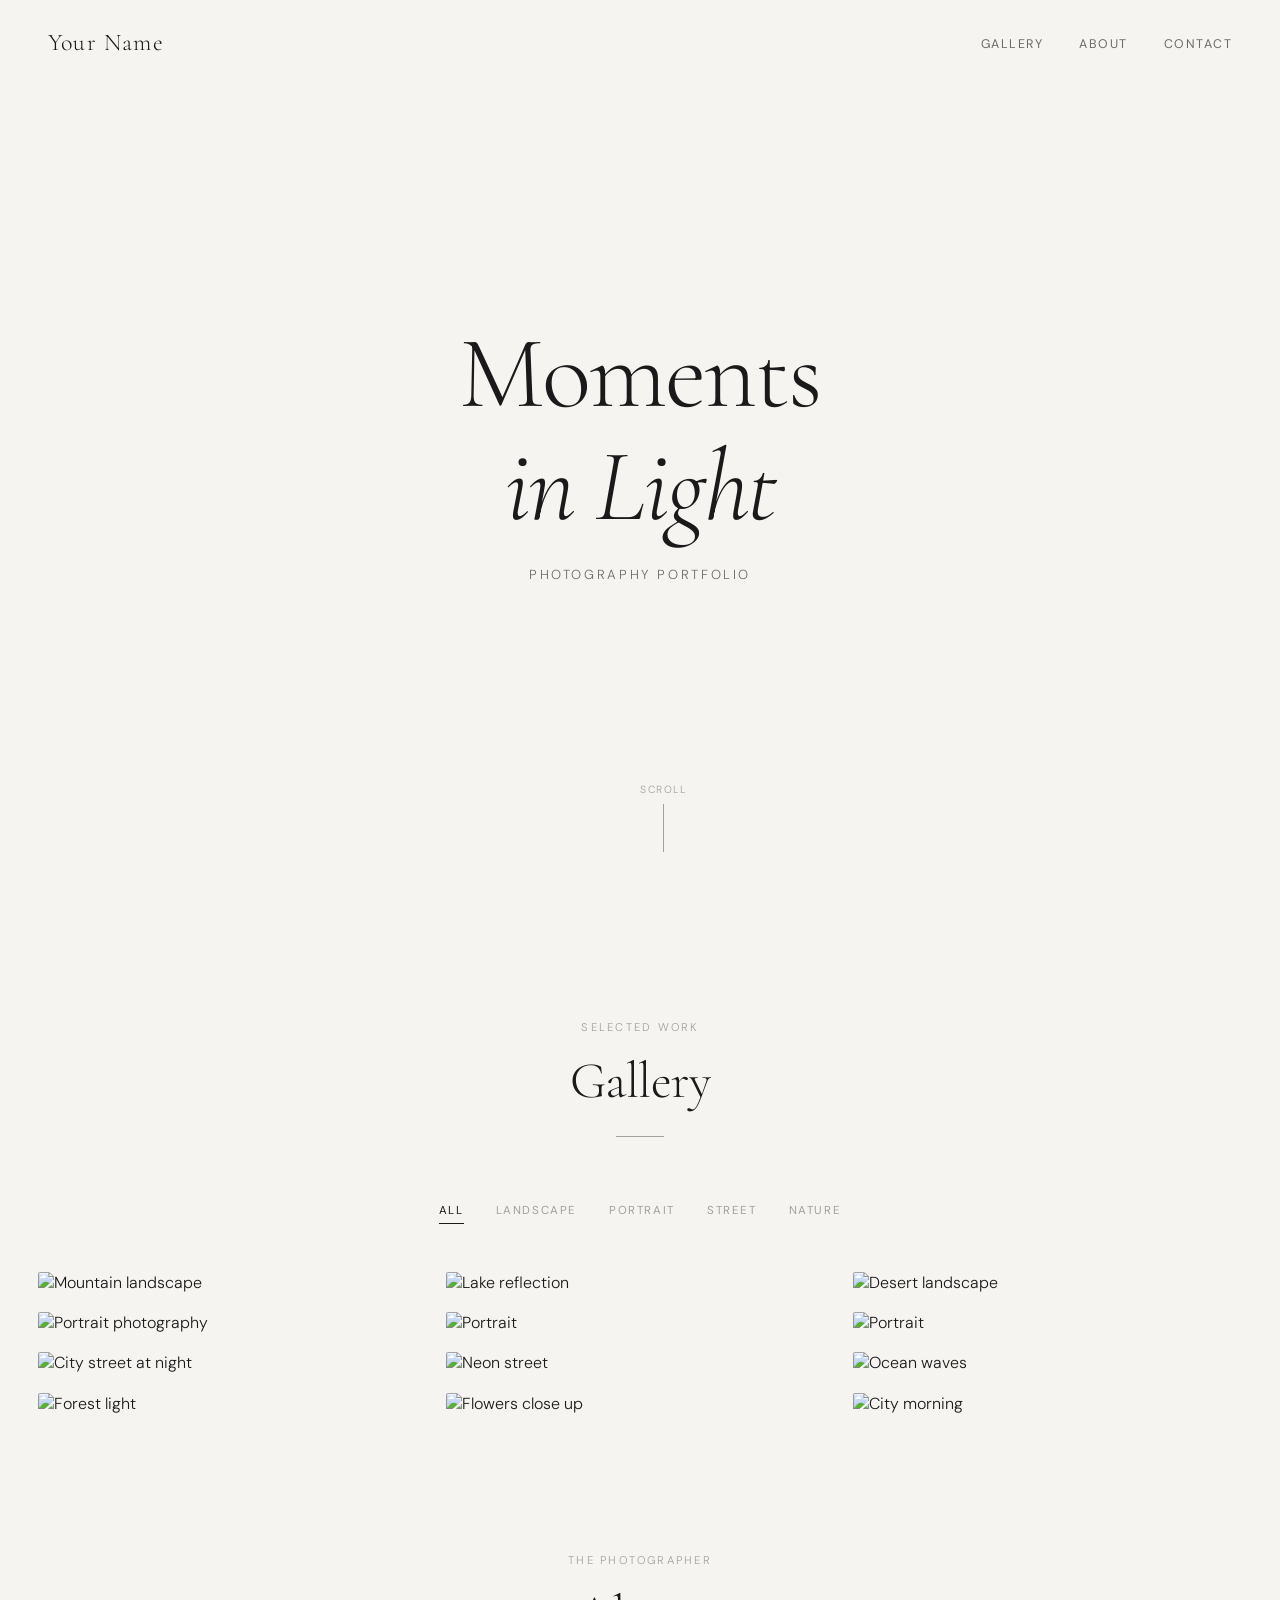
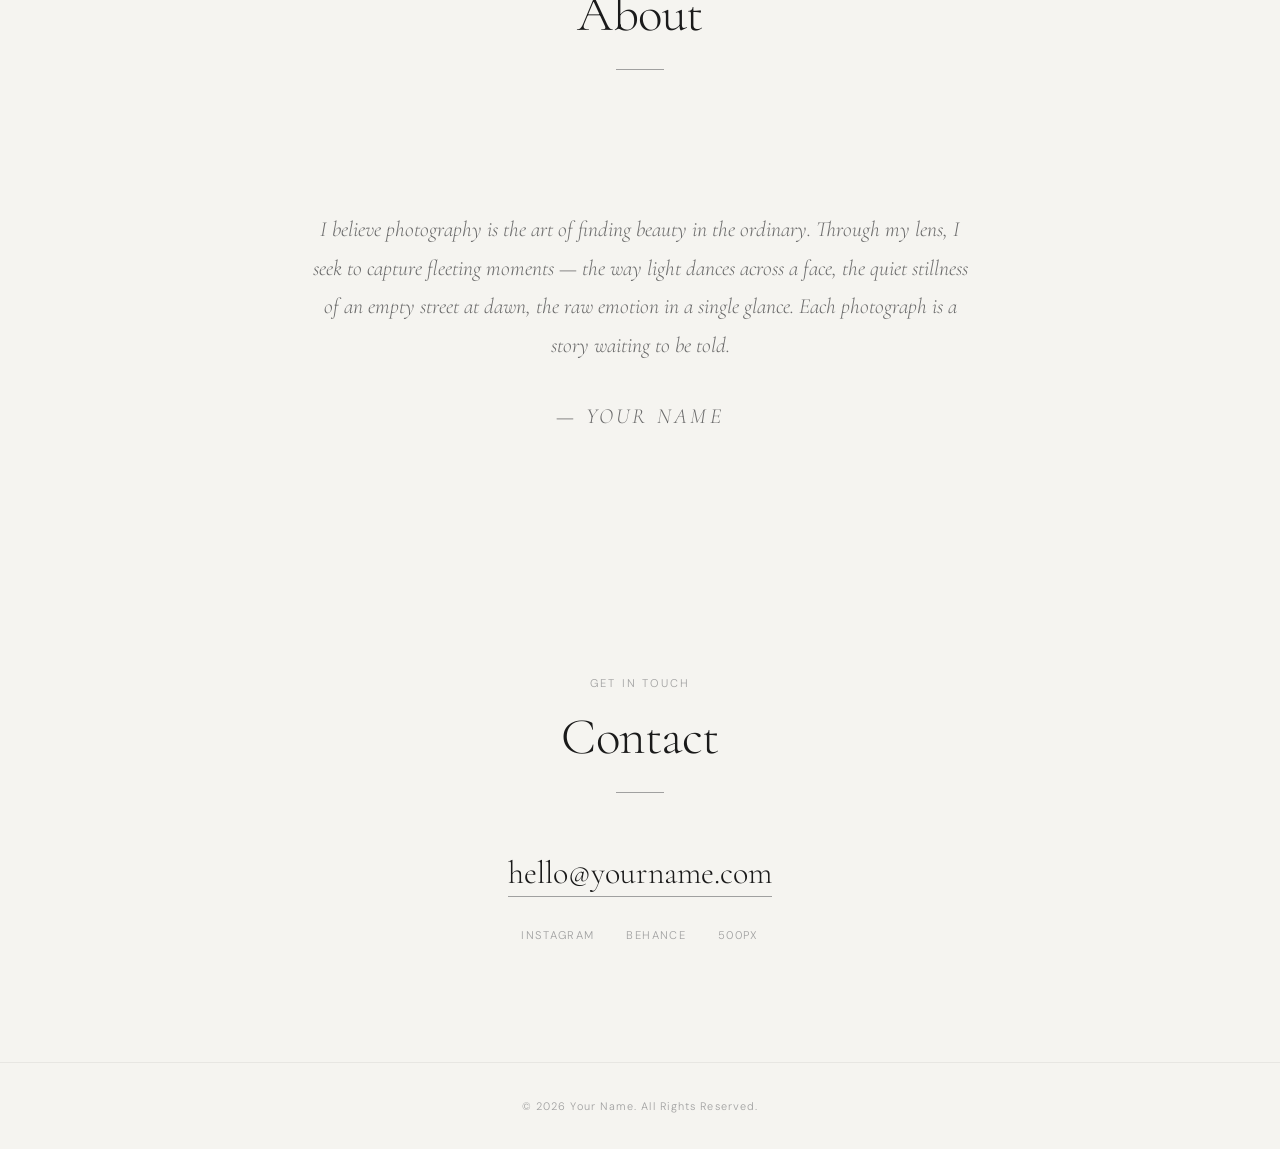
==== website.html @ 986d8dc5 "personal_website inital commit" ====
<!DOCTYPE html>
<html lang="en">
<head>
<meta charset="UTF-8">
<meta name="viewport" content="width=device-width, initial-scale=1.0">
<title>Portfolio — Photography</title>
<link rel="preconnect" href="https://fonts.googleapis.com">
<link rel="preconnect" href="https://fonts.gstatic.com" crossorigin>
<link href="https://fonts.googleapis.com/css2?family=Cormorant+Garamond:ital,wght@0,300;0,400;0,500;1,300;1,400&family=DM+Sans:wght@300;400;500&display=swap" rel="stylesheet">
<style>
  :root {
    --bg: #f5f4f0;
    --fg: #1a1a1a;
    --fg-muted: #6b6b6b;
    --fg-faint: #a0a0a0;
    --accent: #2a2a2a;
    --serif: 'Cormorant Garamond', Georgia, serif;
    --sans: 'DM Sans', system-ui, sans-serif;
    --transition: cubic-bezier(0.25, 0.46, 0.45, 0.94);
  }

  * { margin: 0; padding: 0; box-sizing: border-box; }

  html {
    scroll-behavior: smooth;
    -webkit-font-smoothing: antialiased;
  }

  body {
    background: var(--bg);
    color: var(--fg);
    font-family: var(--sans);
    font-weight: 300;
    overflow-x: hidden;
  }

  /* ===== NAVIGATION ===== */
  nav {
    position: fixed;
    top: 0;
    left: 0;
    right: 0;
    z-index: 100;
    padding: 28px 48px;
    display: flex;
    justify-content: space-between;
    align-items: center;
    transition: all 0.5s var(--transition);
    background: transparent;
  }

  nav.scrolled {
    padding: 18px 48px;
    background: rgba(245, 244, 240, 0.92);
    backdrop-filter: blur(20px);
    -webkit-backdrop-filter: blur(20px);
  }

  .logo {
    font-family: var(--serif);
    font-size: 1.5rem;
    font-weight: 300;
    letter-spacing: 0.05em;
    color: var(--fg);
    text-decoration: none;
    transition: opacity 0.3s;
  }
  .logo:hover { opacity: 0.6; }

  .nav-links {
    display: flex;
    gap: 36px;
    list-style: none;
  }

  .nav-links a {
    font-family: var(--sans);
    font-size: 0.78rem;
    font-weight: 400;
    letter-spacing: 0.12em;
    text-transform: uppercase;
    color: var(--fg-muted);
    text-decoration: none;
    position: relative;
    transition: color 0.3s;
  }

  .nav-links a::after {
    content: '';
    position: absolute;
    bottom: -4px;
    left: 0;
    width: 0;
    height: 1px;
    background: var(--fg);
    transition: width 0.4s var(--transition);
  }

  .nav-links a:hover { color: var(--fg); }
  .nav-links a:hover::after { width: 100%; }
  .nav-links a.active { color: var(--fg); }
  .nav-links a.active::after { width: 100%; }

  /* ===== MOBILE MENU ===== */
  .menu-toggle {
    display: none;
    background: none;
    border: none;
    cursor: pointer;
    width: 28px;
    height: 20px;
    position: relative;
    z-index: 200;
  }

  .menu-toggle span {
    display: block;
    width: 100%;
    height: 1.5px;
    background: var(--fg);
    position: absolute;
    left: 0;
    transition: all 0.3s var(--transition);
  }

  .menu-toggle span:nth-child(1) { top: 0; }
  .menu-toggle span:nth-child(2) { top: 9px; }
  .menu-toggle span:nth-child(3) { top: 18px; }

  .menu-toggle.open span:nth-child(1) { top: 9px; transform: rotate(45deg); }
  .menu-toggle.open span:nth-child(2) { opacity: 0; }
  .menu-toggle.open span:nth-child(3) { top: 9px; transform: rotate(-45deg); }

  .mobile-menu {
    display: none;
    position: fixed;
    inset: 0;
    background: var(--bg);
    z-index: 150;
    flex-direction: column;
    justify-content: center;
    align-items: center;
    gap: 32px;
    opacity: 0;
    transition: opacity 0.4s;
  }

  .mobile-menu.open {
    display: flex;
    opacity: 1;
  }

  .mobile-menu a {
    font-family: var(--serif);
    font-size: 2.2rem;
    font-weight: 300;
    color: var(--fg);
    text-decoration: none;
    letter-spacing: 0.03em;
    transition: opacity 0.3s;
  }

  .mobile-menu a:hover { opacity: 0.5; }

  /* ===== HERO ===== */
  .hero {
    height: 100vh;
    display: flex;
    flex-direction: column;
    justify-content: center;
    align-items: center;
    text-align: center;
    padding: 0 24px;
    position: relative;
  }

  .hero-title {
    font-family: var(--serif);
    font-size: clamp(3rem, 8vw, 7rem);
    font-weight: 300;
    line-height: 1.1;
    letter-spacing: -0.02em;
    color: var(--fg);
    opacity: 0;
    transform: translateY(40px);
    animation: fadeUp 1.2s var(--transition) 0.3s forwards;
  }

  .hero-subtitle {
    font-family: var(--sans);
    font-size: 0.82rem;
    font-weight: 300;
    letter-spacing: 0.2em;
    text-transform: uppercase;
    color: var(--fg-muted);
    margin-top: 24px;
    opacity: 0;
    transform: translateY(20px);
    animation: fadeUp 1s var(--transition) 0.8s forwards;
  }

  .scroll-indicator {
    position: absolute;
    bottom: 48px;
    left: 50%;
    transform: translateX(-50%);
    display: flex;
    flex-direction: column;
    align-items: center;
    gap: 8px;
    opacity: 0;
    animation: fadeUp 1s var(--transition) 1.4s forwards;
  }

  .scroll-indicator span {
    font-size: 0.65rem;
    letter-spacing: 0.15em;
    text-transform: uppercase;
    color: var(--fg-faint);
  }

  .scroll-line {
    width: 1px;
    height: 48px;
    background: var(--fg-faint);
    position: relative;
    overflow: hidden;
  }

  .scroll-line::after {
    content: '';
    position: absolute;
    top: -100%;
    left: 0;
    width: 1px;
    height: 100%;
    background: var(--fg);
    animation: scrollDown 2s ease-in-out infinite;
  }

  @keyframes scrollDown {
    0% { top: -100%; }
    100% { top: 100%; }
  }

  /* ===== SECTION HEADERS ===== */
  .section-header {
    text-align: center;
    padding: 120px 24px 60px;
  }

  .section-label {
    font-size: 0.7rem;
    letter-spacing: 0.2em;
    text-transform: uppercase;
    color: var(--fg-faint);
    margin-bottom: 16px;
  }

  .section-title {
    font-family: var(--serif);
    font-size: clamp(2rem, 4vw, 3.2rem);
    font-weight: 300;
    color: var(--fg);
    letter-spacing: -0.01em;
  }

  .section-divider {
    width: 48px;
    height: 1px;
    background: var(--fg-faint);
    margin: 24px auto 0;
  }

  /* ===== GALLERY FILTERS ===== */
  .gallery-filters {
    display: flex;
    justify-content: center;
    gap: 32px;
    padding: 0 24px 48px;
    flex-wrap: wrap;
  }

  .filter-btn {
    font-family: var(--sans);
    font-size: 0.72rem;
    font-weight: 400;
    letter-spacing: 0.14em;
    text-transform: uppercase;
    color: var(--fg-faint);
    background: none;
    border: none;
    cursor: pointer;
    padding: 6px 0;
    position: relative;
    transition: color 0.3s;
  }

  .filter-btn::after {
    content: '';
    position: absolute;
    bottom: 0;
    left: 0;
    width: 0;
    height: 1px;
    background: var(--fg);
    transition: width 0.4s var(--transition);
  }

  .filter-btn:hover,
  .filter-btn.active { color: var(--fg); }
  .filter-btn.active::after { width: 100%; }

  /* ===== MASONRY GALLERY ===== */
  .gallery {
    padding: 0 clamp(16px, 3vw, 48px);
    columns: 3;
    column-gap: clamp(12px, 1.5vw, 20px);
    max-width: 1600px;
    margin: 0 auto;
  }

  .gallery-item {
    break-inside: avoid;
    margin-bottom: clamp(12px, 1.5vw, 20px);
    position: relative;
    overflow: hidden;
    cursor: pointer;
    border-radius: 2px;
    opacity: 0;
    transform: translateY(30px);
    transition: opacity 0.6s var(--transition), transform 0.6s var(--transition);
  }

  .gallery-item.visible {
    opacity: 1;
    transform: translateY(0);
  }

  .gallery-item.hidden {
    display: none;
  }

  .gallery-item img {
    width: 100%;
    display: block;
    transition: transform 0.8s var(--transition);
  }

  .gallery-item:hover img {
    transform: scale(1.03);
  }

  .gallery-overlay {
    position: absolute;
    inset: 0;
    background: linear-gradient(to top, rgba(0,0,0,0.5) 0%, transparent 50%);
    opacity: 0;
    transition: opacity 0.5s var(--transition);
    display: flex;
    align-items: flex-end;
    padding: 28px;
  }

  .gallery-item:hover .gallery-overlay {
    opacity: 1;
  }

  .gallery-overlay-text {
    color: #fff;
  }

  .gallery-overlay-text h3 {
    font-family: var(--serif);
    font-size: 1.2rem;
    font-weight: 300;
    letter-spacing: 0.02em;
    margin-bottom: 4px;
  }

  .gallery-overlay-text span {
    font-size: 0.7rem;
    letter-spacing: 0.1em;
    text-transform: uppercase;
    opacity: 0.7;
  }

  /* ===== LIGHTBOX ===== */
  .lightbox {
    position: fixed;
    inset: 0;
    z-index: 1000;
    background: rgba(10, 10, 10, 0.96);
    display: flex;
    justify-content: center;
    align-items: center;
    opacity: 0;
    visibility: hidden;
    transition: all 0.4s var(--transition);
    cursor: zoom-out;
  }

  .lightbox.active {
    opacity: 1;
    visibility: visible;
  }

  .lightbox img {
    max-width: 90vw;
    max-height: 88vh;
    object-fit: contain;
    border-radius: 2px;
    transform: scale(0.95);
    transition: transform 0.5s var(--transition);
  }

  .lightbox.active img {
    transform: scale(1);
  }

  .lightbox-close {
    position: absolute;
    top: 28px;
    right: 36px;
    width: 36px;
    height: 36px;
    background: none;
    border: none;
    cursor: pointer;
    display: flex;
    align-items: center;
    justify-content: center;
  }

  .lightbox-close::before,
  .lightbox-close::after {
    content: '';
    position: absolute;
    width: 24px;
    height: 1.5px;
    background: rgba(255,255,255,0.7);
    transition: background 0.3s;
  }

  .lightbox-close::before { transform: rotate(45deg); }
  .lightbox-close::after { transform: rotate(-45deg); }
  .lightbox-close:hover::before,
  .lightbox-close:hover::after { background: #fff; }

  .lightbox-nav {
    position: absolute;
    top: 50%;
    transform: translateY(-50%);
    background: none;
    border: none;
    cursor: pointer;
    padding: 20px;
    color: rgba(255,255,255,0.5);
    font-size: 1.8rem;
    transition: color 0.3s;
  }

  .lightbox-nav:hover { color: #fff; }
  .lightbox-prev { left: 20px; }
  .lightbox-next { right: 20px; }

  .lightbox-caption {
    position: absolute;
    bottom: 28px;
    left: 50%;
    transform: translateX(-50%);
    text-align: center;
    color: rgba(255,255,255,0.6);
  }

  .lightbox-caption h3 {
    font-family: var(--serif);
    font-size: 1.1rem;
    font-weight: 300;
    margin-bottom: 2px;
  }

  .lightbox-caption span {
    font-size: 0.65rem;
    letter-spacing: 0.12em;
    text-transform: uppercase;
  }

  /* ===== ABOUT ===== */
  .about {
    max-width: 720px;
    margin: 0 auto;
    padding: 80px 24px 120px;
    text-align: center;
  }

  .about p {
    font-family: var(--serif);
    font-size: 1.35rem;
    font-weight: 300;
    line-height: 1.8;
    color: var(--fg-muted);
    font-style: italic;
  }

  .about-name {
    font-family: var(--sans);
    font-size: 0.72rem;
    letter-spacing: 0.15em;
    text-transform: uppercase;
    color: var(--fg-faint);
    margin-top: 32px;
  }

  /* ===== CONTACT ===== */
  .contact {
    text-align: center;
    padding: 0 24px 120px;
  }

  .contact a {
    font-family: var(--serif);
    font-size: clamp(1.2rem, 3vw, 2rem);
    font-weight: 300;
    color: var(--fg);
    text-decoration: none;
    border-bottom: 1px solid var(--fg-faint);
    padding-bottom: 4px;
    transition: border-color 0.3s;
  }

  .contact a:hover {
    border-color: var(--fg);
  }

  .contact-socials {
    display: flex;
    justify-content: center;
    gap: 32px;
    margin-top: 36px;
  }

  .contact-socials a {
    font-family: var(--sans);
    font-size: 0.7rem;
    letter-spacing: 0.12em;
    text-transform: uppercase;
    border: none;
    color: var(--fg-faint);
    padding: 0;
  }

  .contact-socials a:hover { color: var(--fg); }

  /* ===== FOOTER ===== */
  footer {
    text-align: center;
    padding: 36px 24px;
    border-top: 1px solid rgba(0,0,0,0.06);
  }

  footer p {
    font-size: 0.68rem;
    letter-spacing: 0.1em;
    color: var(--fg-faint);
  }

  /* ===== ANIMATIONS ===== */
  @keyframes fadeUp {
    to {
      opacity: 1;
      transform: translateY(0);
    }
  }

  /* ===== RESPONSIVE ===== */
  @media (max-width: 1024px) {
    .gallery { columns: 2; }
  }

  @media (max-width: 768px) {
    nav { padding: 20px 24px; }
    nav.scrolled { padding: 16px 24px; }

    .nav-links { display: none; }
    .menu-toggle { display: block; }

    .gallery { columns: 2; }

    .hero-title { font-size: clamp(2.4rem, 10vw, 4.5rem); }
  }

  @media (max-width: 480px) {
    .gallery {
      columns: 1;
      padding: 0 16px;
    }

    .gallery-filters { gap: 20px; }

    .lightbox-nav { display: none; }
  }

  /* ===== SCROLL REVEAL ===== */
  .reveal {
    opacity: 0;
    transform: translateY(24px);
    transition: opacity 0.8s var(--transition), transform 0.8s var(--transition);
  }

  .reveal.revealed {
    opacity: 1;
    transform: translateY(0);
  }
</style>
</head>
<body>

<!-- Navigation -->
<nav id="navbar">
  <a href="#" class="logo">Your Name</a>
  <ul class="nav-links">
    <li><a href="#gallery" class="active">Gallery</a></li>
    <li><a href="#about">About</a></li>
    <li><a href="#contact">Contact</a></li>
  </ul>
  <button class="menu-toggle" id="menuToggle" aria-label="Menu">
    <span></span><span></span><span></span>
  </button>
</nav>

<!-- Mobile Menu -->
<div class="mobile-menu" id="mobileMenu">
  <a href="#gallery">Gallery</a>
  <a href="#about">About</a>
  <a href="#contact">Contact</a>
</div>

<!-- Hero -->
<section class="hero">
  <h1 class="hero-title">Moments<br><em>in Light</em></h1>
  <p class="hero-subtitle">Photography Portfolio</p>
  <div class="scroll-indicator">
    <span>Scroll</span>
    <div class="scroll-line"></div>
  </div>
</section>

<!-- Gallery Section -->
<section id="gallery">
  <div class="section-header reveal">
    <p class="section-label">Selected Work</p>
    <h2 class="section-title">Gallery</h2>
    <div class="section-divider"></div>
  </div>

  <div class="gallery-filters reveal">
    <button class="filter-btn active" data-filter="all">All</button>
    <button class="filter-btn" data-filter="landscape">Landscape</button>
    <button class="filter-btn" data-filter="portrait">Portrait</button>
    <button class="filter-btn" data-filter="street">Street</button>
    <button class="filter-btn" data-filter="nature">Nature</button>
  </div>

  <div class="gallery" id="galleryGrid">
    <!-- Row 1 -->
    <div class="gallery-item" data-category="landscape" data-title="Golden Hour" data-cat-label="Landscape">
      <img src="https://images.unsplash.com/photo-1506905925346-21bda4d32df4?w=800&q=80" alt="Mountain landscape" loading="lazy">
      <div class="gallery-overlay">
        <div class="gallery-overlay-text">
          <h3>Golden Hour</h3>
          <span>Landscape</span>
        </div>
      </div>
    </div>

    <div class="gallery-item" data-category="portrait" data-title="Silent Gaze" data-cat-label="Portrait">
      <img src="https://images.unsplash.com/photo-1531746020798-e6953c6e8e04?w=600&q=80" alt="Portrait photography" loading="lazy">
      <div class="gallery-overlay">
        <div class="gallery-overlay-text">
          <h3>Silent Gaze</h3>
          <span>Portrait</span>
        </div>
      </div>
    </div>

    <div class="gallery-item" data-category="street" data-title="City Pulse" data-cat-label="Street">
      <img src="https://images.unsplash.com/photo-1477959858617-67f85cf4f1df?w=800&q=80" alt="City street at night" loading="lazy">
      <div class="gallery-overlay">
        <div class="gallery-overlay-text">
          <h3>City Pulse</h3>
          <span>Street</span>
        </div>
      </div>
    </div>

    <div class="gallery-item" data-category="nature" data-title="Morning Dew" data-cat-label="Nature">
      <img src="https://images.unsplash.com/photo-1441974231531-c6227db76b6e?w=600&q=80" alt="Forest light" loading="lazy">
      <div class="gallery-overlay">
        <div class="gallery-overlay-text">
          <h3>Morning Dew</h3>
          <span>Nature</span>
        </div>
      </div>
    </div>

    <div class="gallery-item" data-category="landscape" data-title="Still Waters" data-cat-label="Landscape">
      <img src="https://images.unsplash.com/photo-1439066615861-d1af74d74000?w=800&q=80" alt="Lake reflection" loading="lazy">
      <div class="gallery-overlay">
        <div class="gallery-overlay-text">
          <h3>Still Waters</h3>
          <span>Landscape</span>
        </div>
      </div>
    </div>

    <div class="gallery-item" data-category="portrait" data-title="Into the Light" data-cat-label="Portrait">
      <img src="https://images.unsplash.com/photo-1534528741775-53994a69daeb?w=600&q=80" alt="Portrait" loading="lazy">
      <div class="gallery-overlay">
        <div class="gallery-overlay-text">
          <h3>Into the Light</h3>
          <span>Portrait</span>
        </div>
      </div>
    </div>

    <div class="gallery-item" data-category="street" data-title="Neon Nights" data-cat-label="Street">
      <img src="https://images.unsplash.com/photo-1519608487953-e999c86e7455?w=600&q=80" alt="Neon street" loading="lazy">
      <div class="gallery-overlay">
        <div class="gallery-overlay-text">
          <h3>Neon Nights</h3>
          <span>Street</span>
        </div>
      </div>
    </div>

    <div class="gallery-item" data-category="nature" data-title="Petal Whisper" data-cat-label="Nature">
      <img src="https://images.unsplash.com/photo-1490750967868-88aa4f44baee?w=600&q=80" alt="Flowers close up" loading="lazy">
      <div class="gallery-overlay">
        <div class="gallery-overlay-text">
          <h3>Petal Whisper</h3>
          <span>Nature</span>
        </div>
      </div>
    </div>

    <div class="gallery-item" data-category="landscape" data-title="Desert Silence" data-cat-label="Landscape">
      <img src="https://images.unsplash.com/photo-1509316785289-025f5b846b35?w=800&q=80" alt="Desert landscape" loading="lazy">
      <div class="gallery-overlay">
        <div class="gallery-overlay-text">
          <h3>Desert Silence</h3>
          <span>Landscape</span>
        </div>
      </div>
    </div>

    <div class="gallery-item" data-category="portrait" data-title="Soft Focus" data-cat-label="Portrait">
      <img src="https://images.unsplash.com/photo-1506794778202-cad84cf45f1d?w=600&q=80" alt="Portrait" loading="lazy">
      <div class="gallery-overlay">
        <div class="gallery-overlay-text">
          <h3>Soft Focus</h3>
          <span>Portrait</span>
        </div>
      </div>
    </div>

    <div class="gallery-item" data-category="nature" data-title="Ocean Breath" data-cat-label="Nature">
      <img src="https://images.unsplash.com/photo-1505118380757-91f5f5632de0?w=800&q=80" alt="Ocean waves" loading="lazy">
      <div class="gallery-overlay">
        <div class="gallery-overlay-text">
          <h3>Ocean Breath</h3>
          <span>Nature</span>
        </div>
      </div>
    </div>

    <div class="gallery-item" data-category="street" data-title="Morning Commute" data-cat-label="Street">
      <img src="https://images.unsplash.com/photo-1480714378408-67cf0d13bc1b?w=800&q=80" alt="City morning" loading="lazy">
      <div class="gallery-overlay">
        <div class="gallery-overlay-text">
          <h3>Morning Commute</h3>
          <span>Street</span>
        </div>
      </div>
    </div>
  </div>
</section>

<!-- About Section -->
<section id="about">
  <div class="section-header reveal">
    <p class="section-label">The Photographer</p>
    <h2 class="section-title">About</h2>
    <div class="section-divider"></div>
  </div>

  <div class="about reveal">
    <p>
      I believe photography is the art of finding beauty in the ordinary.
      Through my lens, I seek to capture fleeting moments — the way light
      dances across a face, the quiet stillness of an empty street at dawn,
      the raw emotion in a single glance. Each photograph is a story
      waiting to be told.
    </p>
    <p class="about-name">— Your Name</p>
  </div>
</section>

<!-- Contact Section -->
<section id="contact">
  <div class="section-header reveal">
    <p class="section-label">Get in Touch</p>
    <h2 class="section-title">Contact</h2>
    <div class="section-divider"></div>
  </div>

  <div class="contact reveal">
    <a href="mailto:hello@yourname.com">hello@yourname.com</a>
    <div class="contact-socials">
      <a href="#">Instagram</a>
      <a href="#">Behance</a>
      <a href="#">500px</a>
    </div>
  </div>
</section>

<!-- Footer -->
<footer>
  <p>&copy; 2026 Your Name. All Rights Reserved.</p>
</footer>

<!-- Lightbox -->
<div class="lightbox" id="lightbox">
  <button class="lightbox-close" aria-label="Close"></button>
  <button class="lightbox-nav lightbox-prev" aria-label="Previous">&#8592;</button>
  <button class="lightbox-nav lightbox-next" aria-label="Next">&#8594;</button>
  <img src="" alt="" id="lightboxImg">
  <div class="lightbox-caption">
    <h3 id="lightboxTitle"></h3>
    <span id="lightboxCat"></span>
  </div>
</div>

<script>
(function() {
  // ===== NAV SCROLL =====
  const nav = document.getElementById('navbar');
  window.addEventListener('scroll', () => {
    nav.classList.toggle('scrolled', window.scrollY > 80);
  });

  // ===== MOBILE MENU =====
  const menuToggle = document.getElementById('menuToggle');
  const mobileMenu = document.getElementById('mobileMenu');

  menuToggle.addEventListener('click', () => {
    menuToggle.classList.toggle('open');
    mobileMenu.classList.toggle('open');
    document.body.style.overflow = mobileMenu.classList.contains('open') ? 'hidden' : '';
  });

  mobileMenu.querySelectorAll('a').forEach(link => {
    link.addEventListener('click', () => {
      menuToggle.classList.remove('open');
      mobileMenu.classList.remove('open');
      document.body.style.overflow = '';
    });
  });

  // ===== GALLERY FILTER =====
  const filterBtns = document.querySelectorAll('.filter-btn');
  const galleryItems = document.querySelectorAll('.gallery-item');

  filterBtns.forEach(btn => {
    btn.addEventListener('click', () => {
      filterBtns.forEach(b => b.classList.remove('active'));
      btn.classList.add('active');
      const filter = btn.dataset.filter;

      galleryItems.forEach((item, i) => {
        if (filter === 'all' || item.dataset.category === filter) {
          item.classList.remove('hidden');
          item.style.transitionDelay = (i * 0.05) + 's';
        } else {
          item.classList.add('hidden');
        }
      });
    });
  });

  // ===== LIGHTBOX =====
  const lightbox = document.getElementById('lightbox');
  const lightboxImg = document.getElementById('lightboxImg');
  const lightboxTitle = document.getElementById('lightboxTitle');
  const lightboxCat = document.getElementById('lightboxCat');
  let currentIndex = 0;
  let visibleItems = [];

  function getVisibleItems() {
    return [...document.querySelectorAll('.gallery-item:not(.hidden)')];
  }

  function openLightbox(index) {
    visibleItems = getVisibleItems();
    currentIndex = index;
    const item = visibleItems[currentIndex];
    const img = item.querySelector('img');
    lightboxImg.src = img.src.replace('w=600', 'w=1400').replace('w=800', 'w=1400');
    lightboxImg.alt = img.alt;
    lightboxTitle.textContent = item.dataset.title;
    lightboxCat.textContent = item.dataset.catLabel;
    lightbox.classList.add('active');
    document.body.style.overflow = 'hidden';
  }

  function closeLightbox() {
    lightbox.classList.remove('active');
    document.body.style.overflow = '';
  }

  function navigate(dir) {
    visibleItems = getVisibleItems();
    currentIndex = (currentIndex + dir + visibleItems.length) % visibleItems.length;
    const item = visibleItems[currentIndex];
    const img = item.querySelector('img');
    lightboxImg.src = img.src.replace('w=600', 'w=1400').replace('w=800', 'w=1400');
    lightboxImg.alt = img.alt;
    lightboxTitle.textContent = item.dataset.title;
    lightboxCat.textContent = item.dataset.catLabel;
  }

  galleryItems.forEach((item, i) => {
    item.addEventListener('click', () => {
      const vis = getVisibleItems();
      const idx = vis.indexOf(item);
      openLightbox(idx >= 0 ? idx : 0);
    });
  });

  lightbox.querySelector('.lightbox-close').addEventListener('click', closeLightbox);
  lightbox.querySelector('.lightbox-prev').addEventListener('click', (e) => { e.stopPropagation(); navigate(-1); });
  lightbox.querySelector('.lightbox-next').addEventListener('click', (e) => { e.stopPropagation(); navigate(1); });
  lightbox.addEventListener('click', (e) => { if (e.target === lightbox) closeLightbox(); });

  document.addEventListener('keydown', (e) => {
    if (!lightbox.classList.contains('active')) return;
    if (e.key === 'Escape') closeLightbox();
    if (e.key === 'ArrowLeft') navigate(-1);
    if (e.key === 'ArrowRight') navigate(1);
  });

  // ===== SCROLL REVEAL =====
  const observer = new IntersectionObserver((entries) => {
    entries.forEach(entry => {
      if (entry.isIntersecting) {
        entry.target.classList.add(entry.target.classList.contains('gallery-item') ? 'visible' : 'revealed');
      }
    });
  }, { threshold: 0.1, rootMargin: '0px 0px -40px 0px' });

  document.querySelectorAll('.reveal, .gallery-item').forEach((el, i) => {
    if (el.classList.contains('gallery-item')) {
      el.style.transitionDelay = (i * 0.08) + 's';
    }
    observer.observe(el);
  });

  // ===== ACTIVE NAV LINK =====
  const sections = document.querySelectorAll('section[id]');
  const navLinks = document.querySelectorAll('.nav-links a');

  window.addEventListener('scroll', () => {
    let current = '';
    sections.forEach(section => {
      const top = section.offsetTop - 200;
      if (window.scrollY >= top) current = section.getAttribute('id');
    });
    navLinks.forEach(link => {
      link.classList.toggle('active', link.getAttribute('href') === '#' + current);
    });
  });
})();
</script>

</body>
</html>
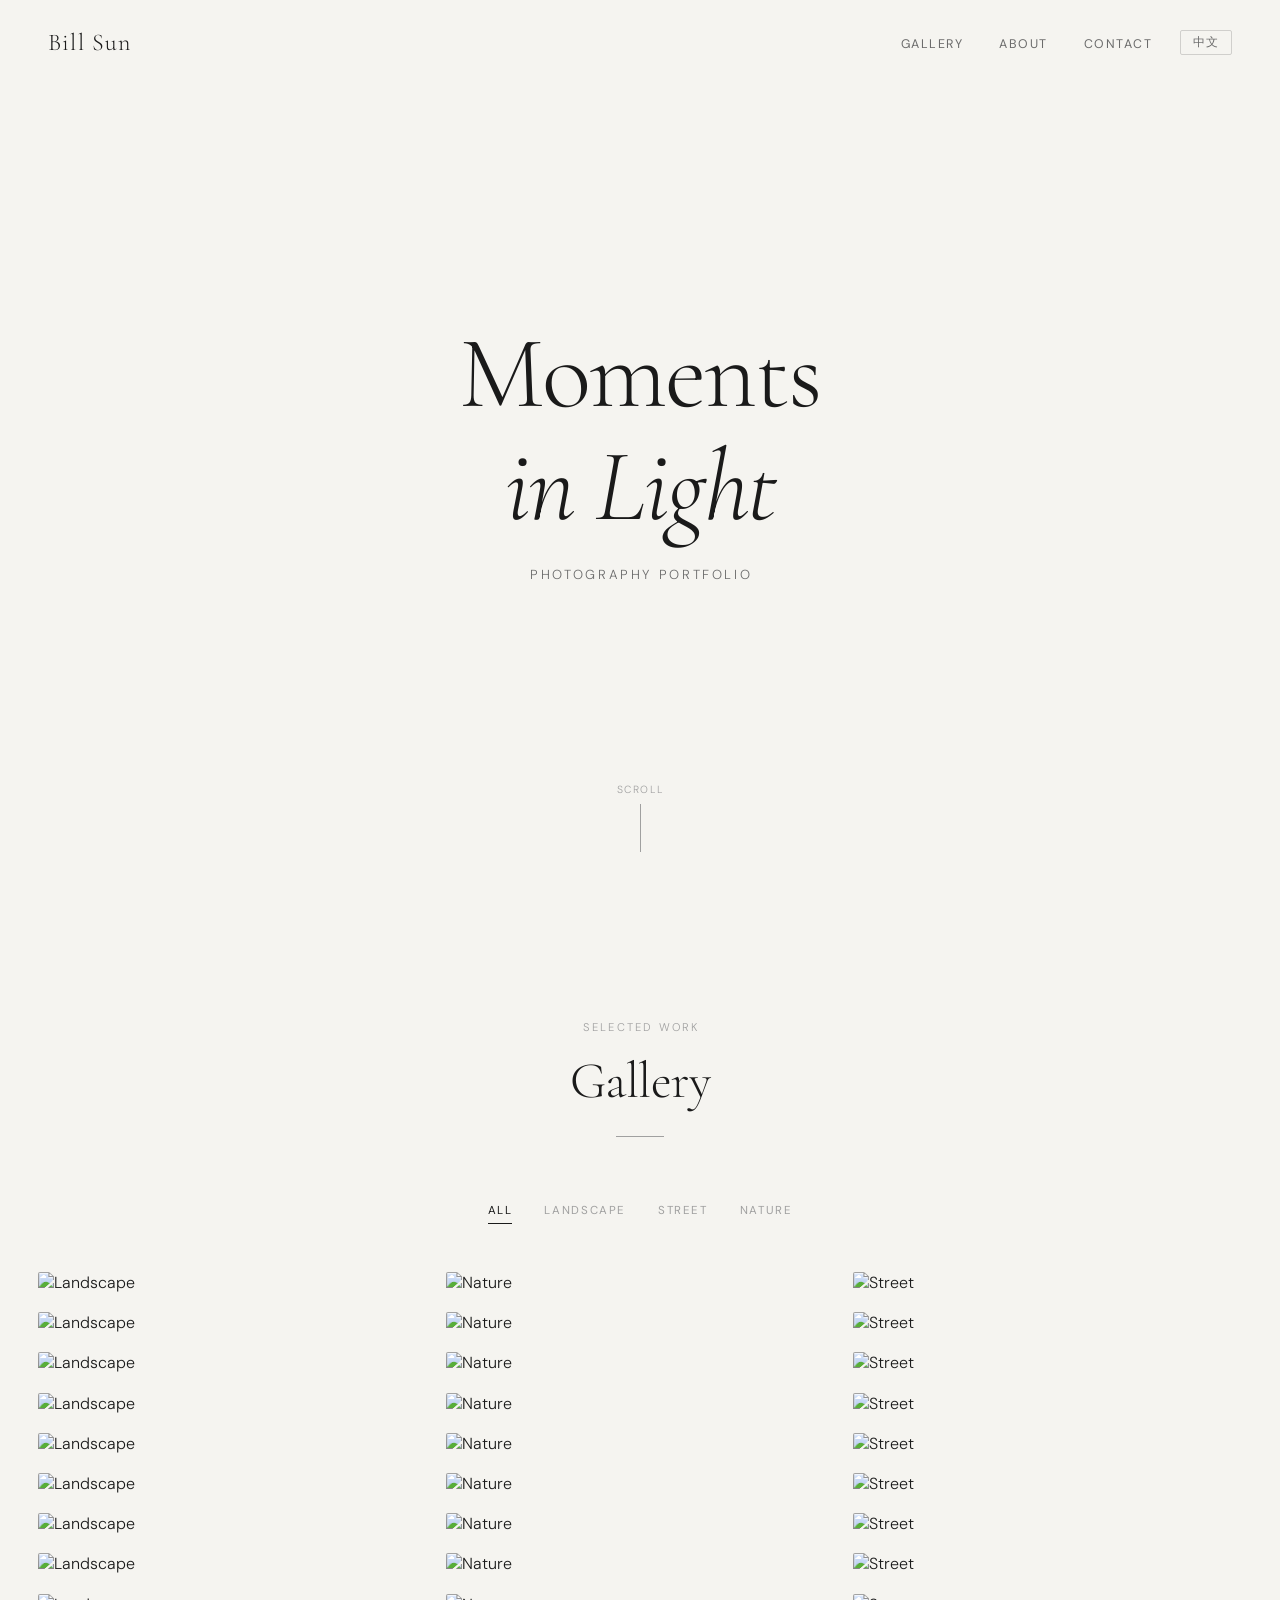
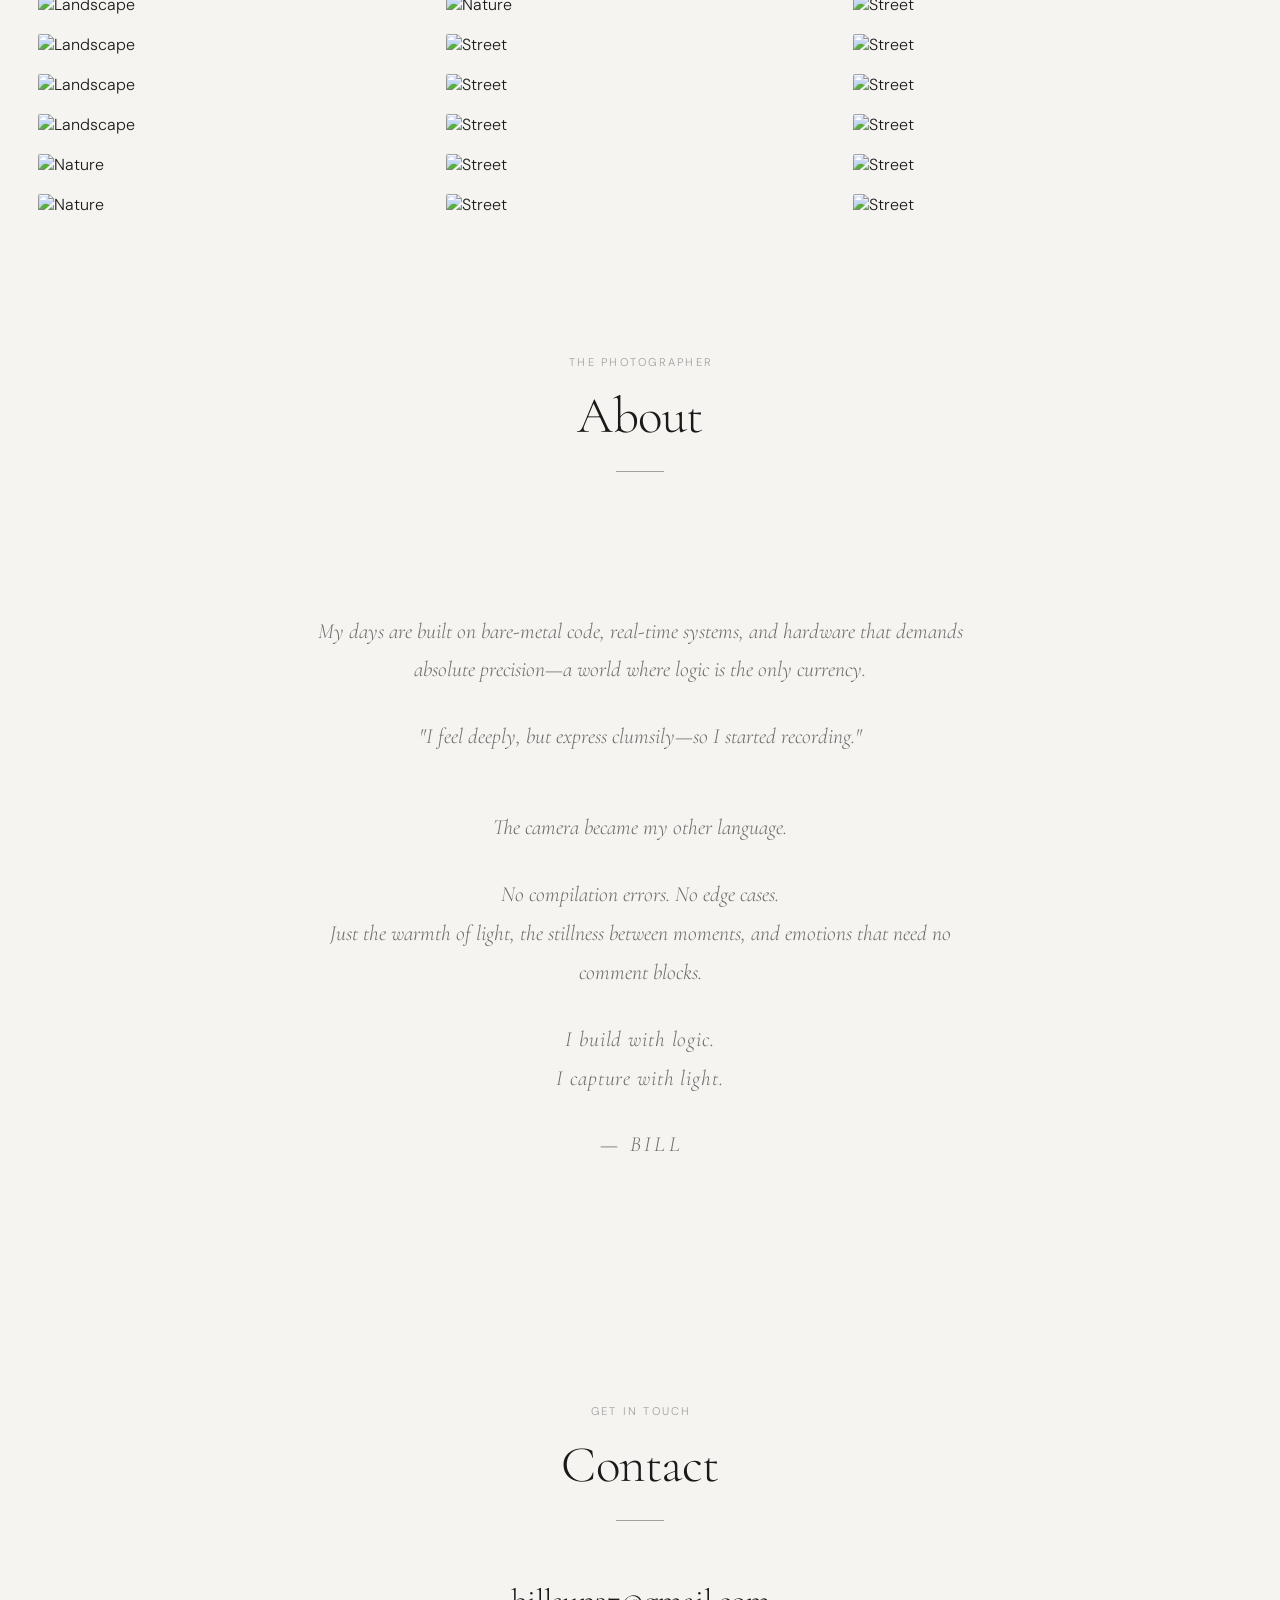
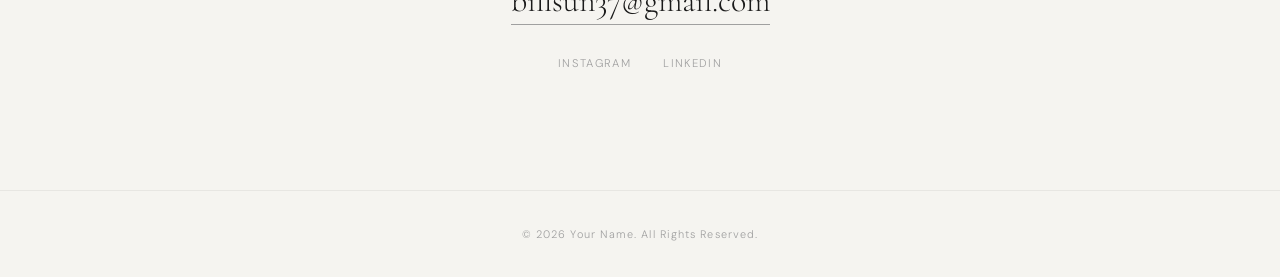
==== commit 2063898c: "feat: add personal photos and update contact info" ====
--- a/website.html
+++ b/website.html
@@ -191,6 +191,7 @@
     font-size: 0.82rem;
     font-weight: 300;
     letter-spacing: 0.2em;
+    text-indent: 0.2em;
     text-transform: uppercase;
     color: var(--fg-muted);
     margin-top: 24px;
@@ -202,8 +203,8 @@
   .scroll-indicator {
     position: absolute;
     bottom: 48px;
-    left: 50%;
-    transform: translateX(-50%);
+    left: 0;
+    right: 0;
     display: flex;
     flex-direction: column;
     align-items: center;
@@ -252,6 +253,7 @@
   .section-label {
     font-size: 0.7rem;
     letter-spacing: 0.2em;
+    text-indent: 0.2em;
     text-transform: uppercase;
     color: var(--fg-faint);
     margin-bottom: 16px;
@@ -354,35 +356,13 @@
   .gallery-overlay {
     position: absolute;
     inset: 0;
-    background: linear-gradient(to top, rgba(0,0,0,0.5) 0%, transparent 50%);
+    background: rgba(0,0,0,0.15);
     opacity: 0;
     transition: opacity 0.5s var(--transition);
-    display: flex;
-    align-items: flex-end;
-    padding: 28px;
   }
 
   .gallery-item:hover .gallery-overlay {
     opacity: 1;
-  }
-
-  .gallery-overlay-text {
-    color: #fff;
-  }
-
-  .gallery-overlay-text h3 {
-    font-family: var(--serif);
-    font-size: 1.2rem;
-    font-weight: 300;
-    letter-spacing: 0.02em;
-    margin-bottom: 4px;
-  }
-
-  .gallery-overlay-text span {
-    font-size: 0.7rem;
-    letter-spacing: 0.1em;
-    text-transform: uppercase;
-    opacity: 0.7;
   }
 
   /* ===== LIGHTBOX ===== */
@@ -464,28 +444,6 @@
   .lightbox-prev { left: 20px; }
   .lightbox-next { right: 20px; }
 
-  .lightbox-caption {
-    position: absolute;
-    bottom: 28px;
-    left: 50%;
-    transform: translateX(-50%);
-    text-align: center;
-    color: rgba(255,255,255,0.6);
-  }
-
-  .lightbox-caption h3 {
-    font-family: var(--serif);
-    font-size: 1.1rem;
-    font-weight: 300;
-    margin-bottom: 2px;
-  }
-
-  .lightbox-caption span {
-    font-size: 0.65rem;
-    letter-spacing: 0.12em;
-    text-transform: uppercase;
-  }
-
   /* ===== ABOUT ===== */
   .about {
     max-width: 720px;
@@ -507,9 +465,30 @@
     font-family: var(--sans);
     font-size: 0.72rem;
     letter-spacing: 0.15em;
+    text-indent: 0.15em;
     text-transform: uppercase;
     color: var(--fg-faint);
-    margin-top: 32px;
+    margin-top: 40px;
+  }
+
+  .about p + p {
+    margin-top: 28px;
+  }
+
+  .about-quote {
+    font-size: 1.5rem;
+    color: var(--fg);
+    margin-top: 52px;
+    margin-bottom: 52px;
+  }
+
+  .about-closing {
+    font-style: normal;
+    font-size: 1.05rem;
+    letter-spacing: 0.04em;
+    color: var(--fg);
+    margin-top: 48px;
+    line-height: 2;
   }
 
   /* ===== CONTACT ===== */
@@ -612,36 +591,67 @@
     opacity: 1;
     transform: translateY(0);
   }
+
+  /* ===== LANGUAGE TOGGLE ===== */
+  .nav-right {
+    display: flex;
+    align-items: center;
+    gap: 28px;
+  }
+
+  .lang-toggle {
+    font-family: var(--sans);
+    font-size: 0.72rem;
+    font-weight: 400;
+    letter-spacing: 0.08em;
+    color: var(--fg-muted);
+    background: none;
+    border: 1px solid rgba(0,0,0,0.15);
+    border-radius: 2px;
+    padding: 4px 12px;
+    cursor: pointer;
+    transition: all 0.3s;
+    position: relative;
+    z-index: 200;
+  }
+
+  .lang-toggle:hover {
+    color: var(--fg);
+    border-color: var(--fg);
+  }
 </style>
 </head>
 <body>
 
 <!-- Navigation -->
 <nav id="navbar">
-  <a href="#" class="logo">Your Name</a>
-  <ul class="nav-links">
-    <li><a href="#gallery" class="active">Gallery</a></li>
-    <li><a href="#about">About</a></li>
-    <li><a href="#contact">Contact</a></li>
-  </ul>
-  <button class="menu-toggle" id="menuToggle" aria-label="Menu">
-    <span></span><span></span><span></span>
-  </button>
+  <a href="#" class="logo">Bill Sun</a>
+  <div class="nav-right">
+    <ul class="nav-links">
+      <li><a href="#gallery" class="active" data-zh="作品集">Gallery</a></li>
+      <li><a href="#about" data-zh="关于">About</a></li>
+      <li><a href="#contact" data-zh="联系">Contact</a></li>
+    </ul>
+    <button class="lang-toggle" id="langToggle">中文</button>
+    <button class="menu-toggle" id="menuToggle" aria-label="Menu">
+      <span></span><span></span><span></span>
+    </button>
+  </div>
 </nav>
 
 <!-- Mobile Menu -->
 <div class="mobile-menu" id="mobileMenu">
-  <a href="#gallery">Gallery</a>
-  <a href="#about">About</a>
-  <a href="#contact">Contact</a>
+  <a href="#gallery" data-zh="作品集">Gallery</a>
+  <a href="#about" data-zh="关于">About</a>
+  <a href="#contact" data-zh="联系">Contact</a>
 </div>
 
 <!-- Hero -->
 <section class="hero">
-  <h1 class="hero-title">Moments<br><em>in Light</em></h1>
-  <p class="hero-subtitle">Photography Portfolio</p>
+  <h1 class="hero-title" data-zh-html="光影<br><em>瞬间</em>">Moments<br><em>in Light</em></h1>
+  <p class="hero-subtitle" data-zh="摄影作品集">Photography Portfolio</p>
   <div class="scroll-indicator">
-    <span>Scroll</span>
+    <span data-zh="向下滑动">Scroll</span>
     <div class="scroll-line"></div>
   </div>
 </section>
@@ -649,139 +659,188 @@
 <!-- Gallery Section -->
 <section id="gallery">
   <div class="section-header reveal">
-    <p class="section-label">Selected Work</p>
-    <h2 class="section-title">Gallery</h2>
+    <p class="section-label" data-zh="精选作品">Selected Work</p>
+    <h2 class="section-title" data-zh="作品集">Gallery</h2>
     <div class="section-divider"></div>
   </div>
 
   <div class="gallery-filters reveal">
-    <button class="filter-btn active" data-filter="all">All</button>
-    <button class="filter-btn" data-filter="landscape">Landscape</button>
-    <button class="filter-btn" data-filter="portrait">Portrait</button>
-    <button class="filter-btn" data-filter="street">Street</button>
-    <button class="filter-btn" data-filter="nature">Nature</button>
+    <button class="filter-btn active" data-filter="all" data-zh="全部">All</button>
+    <button class="filter-btn" data-filter="landscape" data-zh="风景">Landscape</button>
+    <button class="filter-btn" data-filter="street" data-zh="街头">Street</button>
+    <button class="filter-btn" data-filter="nature" data-zh="自然">Nature</button>
   </div>
 
   <div class="gallery" id="galleryGrid">
-    <!-- Row 1 -->
-    <div class="gallery-item" data-category="landscape" data-title="Golden Hour" data-cat-label="Landscape">
-      <img src="https://images.unsplash.com/photo-1506905925346-21bda4d32df4?w=800&q=80" alt="Mountain landscape" loading="lazy">
-      <div class="gallery-overlay">
-        <div class="gallery-overlay-text">
-          <h3>Golden Hour</h3>
-          <span>Landscape</span>
-        </div>
-      </div>
-    </div>
-
-    <div class="gallery-item" data-category="portrait" data-title="Silent Gaze" data-cat-label="Portrait">
-      <img src="https://images.unsplash.com/photo-1531746020798-e6953c6e8e04?w=600&q=80" alt="Portrait photography" loading="lazy">
-      <div class="gallery-overlay">
-        <div class="gallery-overlay-text">
-          <h3>Silent Gaze</h3>
-          <span>Portrait</span>
-        </div>
-      </div>
-    </div>
-
-    <div class="gallery-item" data-category="street" data-title="City Pulse" data-cat-label="Street">
-      <img src="https://images.unsplash.com/photo-1477959858617-67f85cf4f1df?w=800&q=80" alt="City street at night" loading="lazy">
-      <div class="gallery-overlay">
-        <div class="gallery-overlay-text">
-          <h3>City Pulse</h3>
-          <span>Street</span>
-        </div>
-      </div>
-    </div>
-
-    <div class="gallery-item" data-category="nature" data-title="Morning Dew" data-cat-label="Nature">
-      <img src="https://images.unsplash.com/photo-1441974231531-c6227db76b6e?w=600&q=80" alt="Forest light" loading="lazy">
-      <div class="gallery-overlay">
-        <div class="gallery-overlay-text">
-          <h3>Morning Dew</h3>
-          <span>Nature</span>
-        </div>
-      </div>
-    </div>
-
-    <div class="gallery-item" data-category="landscape" data-title="Still Waters" data-cat-label="Landscape">
-      <img src="https://images.unsplash.com/photo-1439066615861-d1af74d74000?w=800&q=80" alt="Lake reflection" loading="lazy">
-      <div class="gallery-overlay">
-        <div class="gallery-overlay-text">
-          <h3>Still Waters</h3>
-          <span>Landscape</span>
-        </div>
-      </div>
-    </div>
-
-    <div class="gallery-item" data-category="portrait" data-title="Into the Light" data-cat-label="Portrait">
-      <img src="https://images.unsplash.com/photo-1534528741775-53994a69daeb?w=600&q=80" alt="Portrait" loading="lazy">
-      <div class="gallery-overlay">
-        <div class="gallery-overlay-text">
-          <h3>Into the Light</h3>
-          <span>Portrait</span>
-        </div>
-      </div>
-    </div>
-
-    <div class="gallery-item" data-category="street" data-title="Neon Nights" data-cat-label="Street">
-      <img src="https://images.unsplash.com/photo-1519608487953-e999c86e7455?w=600&q=80" alt="Neon street" loading="lazy">
-      <div class="gallery-overlay">
-        <div class="gallery-overlay-text">
-          <h3>Neon Nights</h3>
-          <span>Street</span>
-        </div>
-      </div>
-    </div>
-
-    <div class="gallery-item" data-category="nature" data-title="Petal Whisper" data-cat-label="Nature">
-      <img src="https://images.unsplash.com/photo-1490750967868-88aa4f44baee?w=600&q=80" alt="Flowers close up" loading="lazy">
-      <div class="gallery-overlay">
-        <div class="gallery-overlay-text">
-          <h3>Petal Whisper</h3>
-          <span>Nature</span>
-        </div>
-      </div>
-    </div>
-
-    <div class="gallery-item" data-category="landscape" data-title="Desert Silence" data-cat-label="Landscape">
-      <img src="https://images.unsplash.com/photo-1509316785289-025f5b846b35?w=800&q=80" alt="Desert landscape" loading="lazy">
-      <div class="gallery-overlay">
-        <div class="gallery-overlay-text">
-          <h3>Desert Silence</h3>
-          <span>Landscape</span>
-        </div>
-      </div>
-    </div>
-
-    <div class="gallery-item" data-category="portrait" data-title="Soft Focus" data-cat-label="Portrait">
-      <img src="https://images.unsplash.com/photo-1506794778202-cad84cf45f1d?w=600&q=80" alt="Portrait" loading="lazy">
-      <div class="gallery-overlay">
-        <div class="gallery-overlay-text">
-          <h3>Soft Focus</h3>
-          <span>Portrait</span>
-        </div>
-      </div>
-    </div>
-
-    <div class="gallery-item" data-category="nature" data-title="Ocean Breath" data-cat-label="Nature">
-      <img src="https://images.unsplash.com/photo-1505118380757-91f5f5632de0?w=800&q=80" alt="Ocean waves" loading="lazy">
-      <div class="gallery-overlay">
-        <div class="gallery-overlay-text">
-          <h3>Ocean Breath</h3>
-          <span>Nature</span>
-        </div>
-      </div>
-    </div>
-
-    <div class="gallery-item" data-category="street" data-title="Morning Commute" data-cat-label="Street">
-      <img src="https://images.unsplash.com/photo-1480714378408-67cf0d13bc1b?w=800&q=80" alt="City morning" loading="lazy">
-      <div class="gallery-overlay">
-        <div class="gallery-overlay-text">
-          <h3>Morning Commute</h3>
-          <span>Street</span>
-        </div>
-      </div>
+    <div class="gallery-item" data-category="landscape">
+      <img src="images/landscape/DSCF3059.JPG" alt="Landscape" loading="lazy">
+      <div class="gallery-overlay"></div>
+    </div>
+    <div class="gallery-item" data-category="landscape">
+      <img src="images/landscape/DSCF3242.JPG" alt="Landscape" loading="lazy">
+      <div class="gallery-overlay"></div>
+    </div>
+    <div class="gallery-item" data-category="landscape">
+      <img src="images/landscape/DSCF3555.JPG" alt="Landscape" loading="lazy">
+      <div class="gallery-overlay"></div>
+    </div>
+    <div class="gallery-item" data-category="landscape">
+      <img src="images/landscape/DSCF3638-3.jpg" alt="Landscape" loading="lazy">
+      <div class="gallery-overlay"></div>
+    </div>
+    <div class="gallery-item" data-category="landscape">
+      <img src="images/landscape/DSCF3652.JPG" alt="Landscape" loading="lazy">
+      <div class="gallery-overlay"></div>
+    </div>
+    <div class="gallery-item" data-category="landscape">
+      <img src="images/landscape/DSCF3666.JPG" alt="Landscape" loading="lazy">
+      <div class="gallery-overlay"></div>
+    </div>
+    <div class="gallery-item" data-category="landscape">
+      <img src="images/landscape/DSCF3744.JPG" alt="Landscape" loading="lazy">
+      <div class="gallery-overlay"></div>
+    </div>
+    <div class="gallery-item" data-category="landscape">
+      <img src="images/landscape/DSCF3767.jpeg" alt="Landscape" loading="lazy">
+      <div class="gallery-overlay"></div>
+    </div>
+    <div class="gallery-item" data-category="landscape">
+      <img src="images/landscape/DSCF3842.JPG" alt="Landscape" loading="lazy">
+      <div class="gallery-overlay"></div>
+    </div>
+    <div class="gallery-item" data-category="landscape">
+      <img src="images/landscape/DSCF4204.jpg" alt="Landscape" loading="lazy">
+      <div class="gallery-overlay"></div>
+    </div>
+    <div class="gallery-item" data-category="landscape">
+      <img src="images/landscape/DSCF4221.JPG" alt="Landscape" loading="lazy">
+      <div class="gallery-overlay"></div>
+    </div>
+    <div class="gallery-item" data-category="landscape">
+      <img src="images/landscape/DSCF4808.jpeg" alt="Landscape" loading="lazy">
+      <div class="gallery-overlay"></div>
+    </div>
+
+    <div class="gallery-item" data-category="nature">
+      <img src="images/nature/DSCF0407 2.jpg" alt="Nature" loading="lazy">
+      <div class="gallery-overlay"></div>
+    </div>
+    <div class="gallery-item" data-category="nature">
+      <img src="images/nature/DSCF3293.JPG" alt="Nature" loading="lazy">
+      <div class="gallery-overlay"></div>
+    </div>
+    <div class="gallery-item" data-category="nature">
+      <img src="images/nature/DSCF3700.JPG" alt="Nature" loading="lazy">
+      <div class="gallery-overlay"></div>
+    </div>
+    <div class="gallery-item" data-category="nature">
+      <img src="images/nature/DSCF4087.jpg" alt="Nature" loading="lazy">
+      <div class="gallery-overlay"></div>
+    </div>
+    <div class="gallery-item" data-category="nature">
+      <img src="images/nature/DSCF4094.JPG" alt="Nature" loading="lazy">
+      <div class="gallery-overlay"></div>
+    </div>
+    <div class="gallery-item" data-category="nature">
+      <img src="images/nature/DSCF4104.JPG" alt="Nature" loading="lazy">
+      <div class="gallery-overlay"></div>
+    </div>
+    <div class="gallery-item" data-category="nature">
+      <img src="images/nature/DSCF4184.JPG" alt="Nature" loading="lazy">
+      <div class="gallery-overlay"></div>
+    </div>
+    <div class="gallery-item" data-category="nature">
+      <img src="images/nature/DSCF4784.jpeg" alt="Nature" loading="lazy">
+      <div class="gallery-overlay"></div>
+    </div>
+    <div class="gallery-item" data-category="nature">
+      <img src="images/nature/DSCF4792.JPG" alt="Nature" loading="lazy">
+      <div class="gallery-overlay"></div>
+    </div>
+    <div class="gallery-item" data-category="nature">
+      <img src="images/nature/DSCF4941.jpeg" alt="Nature" loading="lazy">
+      <div class="gallery-overlay"></div>
+    </div>
+    <div class="gallery-item" data-category="nature">
+      <img src="images/nature/DSCF4948.JPG" alt="Nature" loading="lazy">
+      <div class="gallery-overlay"></div>
+    </div>
+
+    <div class="gallery-item" data-category="street">
+      <img src="images/street/DSCF2081.jpeg" alt="Street" loading="lazy">
+      <div class="gallery-overlay"></div>
+    </div>
+    <div class="gallery-item" data-category="street">
+      <img src="images/street/DSCF3017.JPG" alt="Street" loading="lazy">
+      <div class="gallery-overlay"></div>
+    </div>
+    <div class="gallery-item" data-category="street">
+      <img src="images/street/DSCF3160.JPG" alt="Street" loading="lazy">
+      <div class="gallery-overlay"></div>
+    </div>
+    <div class="gallery-item" data-category="street">
+      <img src="images/street/DSCF3165.JPG" alt="Street" loading="lazy">
+      <div class="gallery-overlay"></div>
+    </div>
+    <div class="gallery-item" data-category="street">
+      <img src="images/street/DSCF3250.JPG" alt="Street" loading="lazy">
+      <div class="gallery-overlay"></div>
+    </div>
+    <div class="gallery-item" data-category="street">
+      <img src="images/street/DSCF3267.JPG" alt="Street" loading="lazy">
+      <div class="gallery-overlay"></div>
+    </div>
+    <div class="gallery-item" data-category="street">
+      <img src="images/street/DSCF3411.JPG" alt="Street" loading="lazy">
+      <div class="gallery-overlay"></div>
+    </div>
+    <div class="gallery-item" data-category="street">
+      <img src="images/street/DSCF3429.JPG" alt="Street" loading="lazy">
+      <div class="gallery-overlay"></div>
+    </div>
+    <div class="gallery-item" data-category="street">
+      <img src="images/street/DSCF3483.JPG" alt="Street" loading="lazy">
+      <div class="gallery-overlay"></div>
+    </div>
+    <div class="gallery-item" data-category="street">
+      <img src="images/street/DSCF3569.JPG" alt="Street" loading="lazy">
+      <div class="gallery-overlay"></div>
+    </div>
+    <div class="gallery-item" data-category="street">
+      <img src="images/street/DSCF3659.JPG" alt="Street" loading="lazy">
+      <div class="gallery-overlay"></div>
+    </div>
+    <div class="gallery-item" data-category="street">
+      <img src="images/street/DSCF3661.JPG" alt="Street" loading="lazy">
+      <div class="gallery-overlay"></div>
+    </div>
+    <div class="gallery-item" data-category="street">
+      <img src="images/street/DSCF3732.JPG" alt="Street" loading="lazy">
+      <div class="gallery-overlay"></div>
+    </div>
+    <div class="gallery-item" data-category="street">
+      <img src="images/street/DSCF3800.JPG" alt="Street" loading="lazy">
+      <div class="gallery-overlay"></div>
+    </div>
+    <div class="gallery-item" data-category="street">
+      <img src="images/street/DSCF4529.JPG" alt="Street" loading="lazy">
+      <div class="gallery-overlay"></div>
+    </div>
+    <div class="gallery-item" data-category="street">
+      <img src="images/street/DSCF4775.jpeg" alt="Street" loading="lazy">
+      <div class="gallery-overlay"></div>
+    </div>
+    <div class="gallery-item" data-category="street">
+      <img src="images/street/DSCF4848.JPG" alt="Street" loading="lazy">
+      <div class="gallery-overlay"></div>
+    </div>
+    <div class="gallery-item" data-category="street">
+      <img src="images/street/DSCF4882.JPG" alt="Street" loading="lazy">
+      <div class="gallery-overlay"></div>
+    </div>
+    <div class="gallery-item" data-category="street">
+      <img src="images/street/DSCF4937.jpeg" alt="Street" loading="lazy">
+      <div class="gallery-overlay"></div>
     </div>
   </div>
 </section>
@@ -789,44 +848,41 @@
 <!-- About Section -->
 <section id="about">
   <div class="section-header reveal">
-    <p class="section-label">The Photographer</p>
-    <h2 class="section-title">About</h2>
+    <p class="section-label" data-zh="关于摄影师">The Photographer</p>
+    <h2 class="section-title" data-zh="关于">About</h2>
     <div class="section-divider"></div>
   </div>
 
   <div class="about reveal">
-    <p>
-      I believe photography is the art of finding beauty in the ordinary.
-      Through my lens, I seek to capture fleeting moments — the way light
-      dances across a face, the quiet stillness of an empty street at dawn,
-      the raw emotion in a single glance. Each photograph is a story
-      waiting to be told.
-    </p>
-    <p class="about-name">— Your Name</p>
+    <p data-zh="我的日常，是与底层硬件、实时系统和没有容错率的代码打交道。那是一个由绝对逻辑构建的世界——精确、严苛，0 与 1 之间，没有灰色地带。">My days are built on bare-metal code, real-time systems, and hardware that demands absolute precision—a world where logic is the only currency.</p>
+    <p class="about-quote" data-zh="「我擅长感受，却拙于表达，于是我开始记录。」">"I feel deeply, but express clumsily—so I started recording."</p>
+    <p data-zh="镜头，成为了我另一种语言。">The camera became my other language.</p>
+    <p data-zh-html="这里没有编译错误，没有边界条件。<br>只有光的温度、街头的呼吸，和不需要注释的情感。">No compilation errors. No edge cases.<br>Just the warmth of light, the stillness between moments, and emotions that need no comment blocks.</p>
+    <p class="about-closing" data-zh-html="用代码构建逻辑。<br>用快门定格时间。">I build with logic.<br>I capture with light.</p>
+    <p class="about-name">— Bill</p>
   </div>
 </section>
 
 <!-- Contact Section -->
 <section id="contact">
   <div class="section-header reveal">
-    <p class="section-label">Get in Touch</p>
-    <h2 class="section-title">Contact</h2>
+    <p class="section-label" data-zh="联系方式">Get in Touch</p>
+    <h2 class="section-title" data-zh="联系">Contact</h2>
     <div class="section-divider"></div>
   </div>
 
   <div class="contact reveal">
-    <a href="mailto:hello@yourname.com">hello@yourname.com</a>
+    <a href="mailto:billsun37@gmail.com">billsun37@gmail.com</a>
     <div class="contact-socials">
-      <a href="#">Instagram</a>
-      <a href="#">Behance</a>
-      <a href="#">500px</a>
+      <a href="https://www.instagram.com/bi1l_sun/" target="_blank" rel="noopener">Instagram</a>
+      <a href="https://www.linkedin.com/in/bill-sun9/" target="_blank" rel="noopener">LinkedIn</a>
     </div>
   </div>
 </section>
 
 <!-- Footer -->
 <footer>
-  <p>&copy; 2026 Your Name. All Rights Reserved.</p>
+  <p data-zh="&copy; 2026 Your Name. 保留所有权利。">&copy; 2026 Your Name. All Rights Reserved.</p>
 </footer>
 
 <!-- Lightbox -->
@@ -835,10 +891,6 @@
   <button class="lightbox-nav lightbox-prev" aria-label="Previous">&#8592;</button>
   <button class="lightbox-nav lightbox-next" aria-label="Next">&#8594;</button>
   <img src="" alt="" id="lightboxImg">
-  <div class="lightbox-caption">
-    <h3 id="lightboxTitle"></h3>
-    <span id="lightboxCat"></span>
-  </div>
 </div>
 
 <script>
@@ -891,8 +943,6 @@
   // ===== LIGHTBOX =====
   const lightbox = document.getElementById('lightbox');
   const lightboxImg = document.getElementById('lightboxImg');
-  const lightboxTitle = document.getElementById('lightboxTitle');
-  const lightboxCat = document.getElementById('lightboxCat');
   let currentIndex = 0;
   let visibleItems = [];
 
@@ -907,8 +957,6 @@
     const img = item.querySelector('img');
     lightboxImg.src = img.src.replace('w=600', 'w=1400').replace('w=800', 'w=1400');
     lightboxImg.alt = img.alt;
-    lightboxTitle.textContent = item.dataset.title;
-    lightboxCat.textContent = item.dataset.catLabel;
     lightbox.classList.add('active');
     document.body.style.overflow = 'hidden';
   }
@@ -925,8 +973,6 @@
     const img = item.querySelector('img');
     lightboxImg.src = img.src.replace('w=600', 'w=1400').replace('w=800', 'w=1400');
     lightboxImg.alt = img.alt;
-    lightboxTitle.textContent = item.dataset.title;
-    lightboxCat.textContent = item.dataset.catLabel;
   }
 
   galleryItems.forEach((item, i) => {
@@ -979,6 +1025,42 @@
       link.classList.toggle('active', link.getAttribute('href') === '#' + current);
     });
   });
+
+  // ===== LANGUAGE TOGGLE =====
+  const langToggle = document.getElementById('langToggle');
+  let currentLang = localStorage.getItem('lang') || 'en';
+  const enTextStore = new Map();
+  const enHtmlStore = new Map();
+
+  document.querySelectorAll('[data-zh]').forEach(el => {
+    enTextStore.set(el, el.textContent);
+  });
+  document.querySelectorAll('[data-zh-html]').forEach(el => {
+    enHtmlStore.set(el, el.innerHTML);
+  });
+
+  function setLanguage(lang) {
+    currentLang = lang;
+    localStorage.setItem('lang', lang);
+    document.documentElement.lang = lang === 'zh' ? 'zh-CN' : 'en';
+    document.title = lang === 'zh' ? '作品集 — 摄影' : 'Portfolio \u2014 Photography';
+    langToggle.textContent = lang === 'zh' ? 'EN' : '\u4E2D\u6587';
+
+    document.querySelectorAll('[data-zh]').forEach(el => {
+      el.textContent = lang === 'zh' ? el.dataset.zh : enTextStore.get(el);
+    });
+
+    document.querySelectorAll('[data-zh-html]').forEach(el => {
+      el.innerHTML = lang === 'zh' ? el.dataset.zhHtml : enHtmlStore.get(el);
+    });
+
+  }
+
+  langToggle.addEventListener('click', () => {
+    setLanguage(currentLang === 'en' ? 'zh' : 'en');
+  });
+
+  if (currentLang === 'zh') setLanguage('zh');
 })();
 </script>
 
